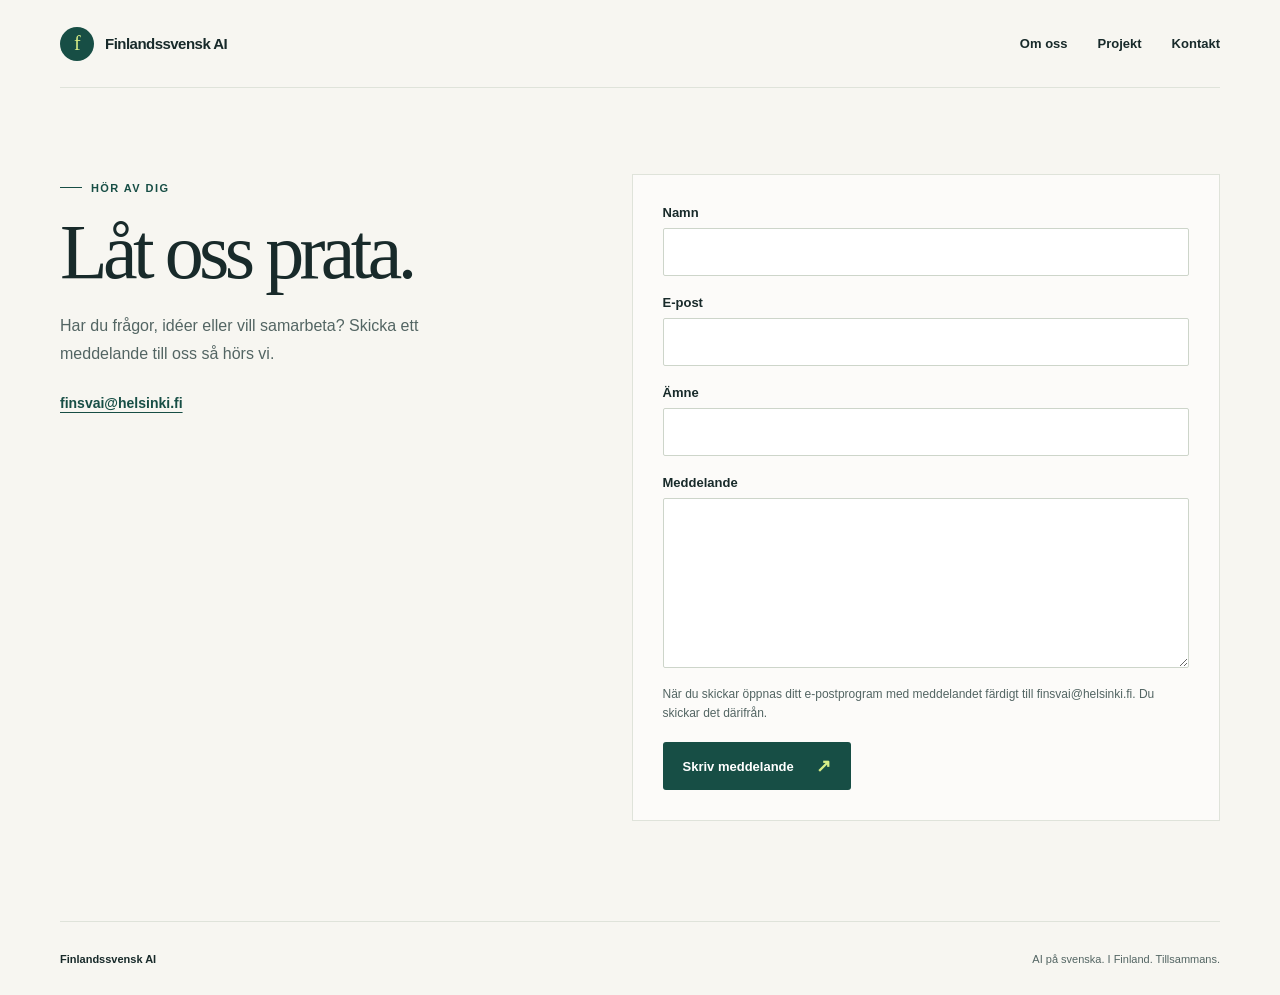
==== kontakt.html @ 37330012 "Add contact page with email form Co-authored-by: jorgtied <614718+jorgtied@users.noreply.github.com>" ====
<!doctype html>
<html lang="sv">
  <head>
    <meta charset="utf-8">
    <meta name="viewport" content="width=device-width, initial-scale=1">
    <meta name="description" content="Kontakta Finlandssvensk AI.">
    <meta name="theme-color" content="#f7f6f1">
    <title>Kontakt — Finlandssvensk AI</title>
    <style>
      :root {
        color-scheme: light;
        --ink: #182a2a;
        --muted: #536563;
        --paper: #f7f6f1;
        --white: #fff;
        --green: #174e45;
        --green-dark: #123b35;
        --lime: #d8ee87;
        --line: #dfe3da;
        --serif: Georgia, "Times New Roman", serif;
        --sans: "Avenir Next", Avenir, "Segoe UI", sans-serif;
      }

      *,
      *::before,
      *::after {
        box-sizing: border-box;
      }

      body {
        margin: 0;
        background: var(--paper);
        color: var(--ink);
        font-family: var(--sans);
        -webkit-font-smoothing: antialiased;
      }

      a {
        color: inherit;
      }

      a:focus-visible,
      input:focus-visible,
      textarea:focus-visible,
      button:focus-visible {
        outline: 3px solid #9bb44e;
        outline-offset: 4px;
      }

      .site-header,
      main,
      .site-footer {
        width: min(1160px, calc(100% - 48px));
        margin-inline: auto;
      }

      .site-header {
        display: flex;
        align-items: center;
        justify-content: space-between;
        min-height: 88px;
        border-bottom: 1px solid var(--line);
      }

      .wordmark {
        display: inline-flex;
        align-items: center;
        gap: 11px;
        font-size: 15px;
        font-weight: 750;
        letter-spacing: -0.035em;
        text-decoration: none;
      }

      .mark {
        display: grid;
        width: 34px;
        height: 34px;
        place-items: center;
        border-radius: 50%;
        background: var(--green);
        color: var(--lime);
        font-family: var(--serif);
        font-size: 20px;
        font-weight: 400;
      }

      .site-nav {
        display: flex;
        gap: 30px;
        align-items: center;
        font-size: 13px;
        font-weight: 600;
      }

      .site-nav a {
        text-decoration: none;
      }

      .site-nav a:hover {
        color: var(--green);
      }

      main {
        min-height: calc(100vh - 163px);
        padding-block: 86px 100px;
      }

      .eyebrow {
        display: inline-flex;
        align-items: center;
        gap: 9px;
        margin: 0 0 20px;
        color: var(--green);
        font-size: 11px;
        font-weight: 750;
        letter-spacing: 0.13em;
        text-transform: uppercase;
      }

      .eyebrow::before {
        width: 22px;
        height: 1px;
        background: currentColor;
        content: "";
      }

      .contact-layout {
        display: grid;
        grid-template-columns: 0.9fr 1.1fr;
        gap: 90px;
        align-items: start;
      }

      h1 {
        max-width: 460px;
        margin: 0 0 22px;
        font-family: var(--serif);
        font-size: clamp(52px, 7vw, 78px);
        font-weight: 400;
        letter-spacing: -0.06em;
        line-height: 0.98;
      }

      .intro {
        max-width: 390px;
        margin-bottom: 26px;
        color: var(--muted);
        font-size: 16px;
        line-height: 1.75;
      }

      .email-link {
        color: var(--green);
        font-size: 14px;
        font-weight: 700;
        text-underline-offset: 4px;
      }

      .contact-form {
        display: grid;
        gap: 19px;
        padding: 30px;
        border: 1px solid var(--line);
        background: rgb(255 255 255 / 62%);
      }

      .field {
        display: grid;
        gap: 8px;
      }

      label {
        font-size: 13px;
        font-weight: 650;
      }

      input,
      textarea {
        width: 100%;
        border: 1px solid #cdd5ca;
        border-radius: 2px;
        background: var(--white);
        color: var(--ink);
        font: inherit;
        font-size: 15px;
      }

      input {
        min-height: 48px;
        padding: 10px 12px;
      }

      textarea {
        min-height: 170px;
        padding: 12px;
        resize: vertical;
      }

      input::placeholder,
      textarea::placeholder {
        color: #75817d;
      }

      .form-note {
        margin: -2px 0 0;
        color: var(--muted);
        font-size: 12px;
        line-height: 1.6;
      }

      .button {
        display: inline-flex;
        width: fit-content;
        min-height: 48px;
        align-items: center;
        gap: 22px;
        padding: 0 20px;
        border: 0;
        border-radius: 3px;
        background: var(--green);
        color: var(--white);
        cursor: pointer;
        font: inherit;
        font-size: 13px;
        font-weight: 650;
        transition: background 160ms ease, transform 160ms ease;
      }

      .button:hover {
        transform: translateY(-2px);
        background: var(--green-dark);
      }

      .button span {
        color: var(--lime);
        font-size: 18px;
      }

      .site-footer {
        display: flex;
        min-height: 74px;
        align-items: center;
        justify-content: space-between;
        gap: 20px;
        border-top: 1px solid var(--line);
        color: var(--muted);
        font-size: 11px;
      }

      .footer-name {
        color: var(--ink);
        font-weight: 700;
      }

      @media (max-width: 760px) {
        .site-header,
        main,
        .site-footer {
          width: min(100% - 36px, 560px);
        }

        .site-header {
          min-height: 72px;
        }

        .site-nav {
          gap: 16px;
          font-size: 12px;
        }

        main {
          min-height: calc(100vh - 145px);
          padding-block: 62px 70px;
        }

        .contact-layout {
          grid-template-columns: 1fr;
          gap: 35px;
        }

        .contact-form {
          padding: 22px;
        }
      }

      @media (max-width: 420px) {
        .wordmark {
          gap: 8px;
          font-size: 13px;
        }

        .mark {
          width: 30px;
          height: 30px;
        }

        .site-header {
          flex-wrap: wrap;
          gap: 10px;
          padding-block: 12px;
        }

        .site-nav {
          width: 100%;
          justify-content: space-between;
          gap: 8px;
          font-size: 11px;
        }

        .site-footer {
          align-items: flex-start;
          flex-direction: column;
          justify-content: center;
          padding-block: 17px;
        }
      }

      @media (prefers-reduced-motion: reduce) {
        *,
        *::before,
        *::after {
          transition-duration: 0.01ms !important;
        }
      }
    </style>
  </head>
  <body>
    <header class="site-header">
      <a class="wordmark" href="index.html" aria-label="Finlandssvensk AI, till startsidan">
        <span class="mark" aria-hidden="true">f</span>
        <span>Finlandssvensk AI</span>
      </a>
      <nav class="site-nav" aria-label="Huvudnavigation">
        <a href="index.html#om">Om oss</a>
        <a href="index.html#projekt">Projekt</a>
        <a href="kontakt.html" aria-current="page">Kontakt</a>
      </nav>
    </header>

    <main>
      <div class="contact-layout">
        <section aria-labelledby="contact-title">
          <p class="eyebrow">Hör av dig</p>
          <h1 id="contact-title">Låt oss prata.</h1>
          <p class="intro">
            Har du frågor, idéer eller vill samarbeta? Skicka ett meddelande
            till oss så hörs vi.
          </p>
          <a class="email-link" href="mailto:finsvai@helsinki.fi">finsvai@helsinki.fi</a>
        </section>

        <form class="contact-form" id="contact-form" action="mailto:finsvai@helsinki.fi" method="post" enctype="text/plain">
          <div class="field">
            <label for="name">Namn</label>
            <input id="name" name="name" type="text" autocomplete="name" required>
          </div>
          <div class="field">
            <label for="email">E-post</label>
            <input id="email" name="email" type="email" autocomplete="email" required>
          </div>
          <div class="field">
            <label for="subject">Ämne</label>
            <input id="subject" name="subject" type="text" required>
          </div>
          <div class="field">
            <label for="message">Meddelande</label>
            <textarea id="message" name="message" rows="6" required></textarea>
          </div>
          <p class="form-note">
            När du skickar öppnas ditt e-postprogram med meddelandet färdigt
            till finsvai@helsinki.fi. Du skickar det därifrån.
          </p>
          <button class="button" type="submit">Skriv meddelande <span aria-hidden="true">↗</span></button>
        </form>
      </div>
    </main>

    <footer class="site-footer">
      <span class="footer-name">Finlandssvensk AI</span>
      <span>AI på svenska. I Finland. Tillsammans.</span>
    </footer>

    <script>
      document.getElementById("contact-form").addEventListener("submit", (event) => {
        event.preventDefault();
        const form = event.currentTarget;
        const data = new FormData(form);
        const subject = `[FinSvAI] ${data.get("subject")}`;
        const body = [
          `Namn: ${data.get("name")}`,
          `E-post: ${data.get("email")}`,
          "",
          data.get("message"),
        ].join("\n");
        window.location.href =
          `mailto:finsvai@helsinki.fi?subject=${encodeURIComponent(subject)}&body=${encodeURIComponent(body)}`;
      });
    </script>
  </body>
</html>
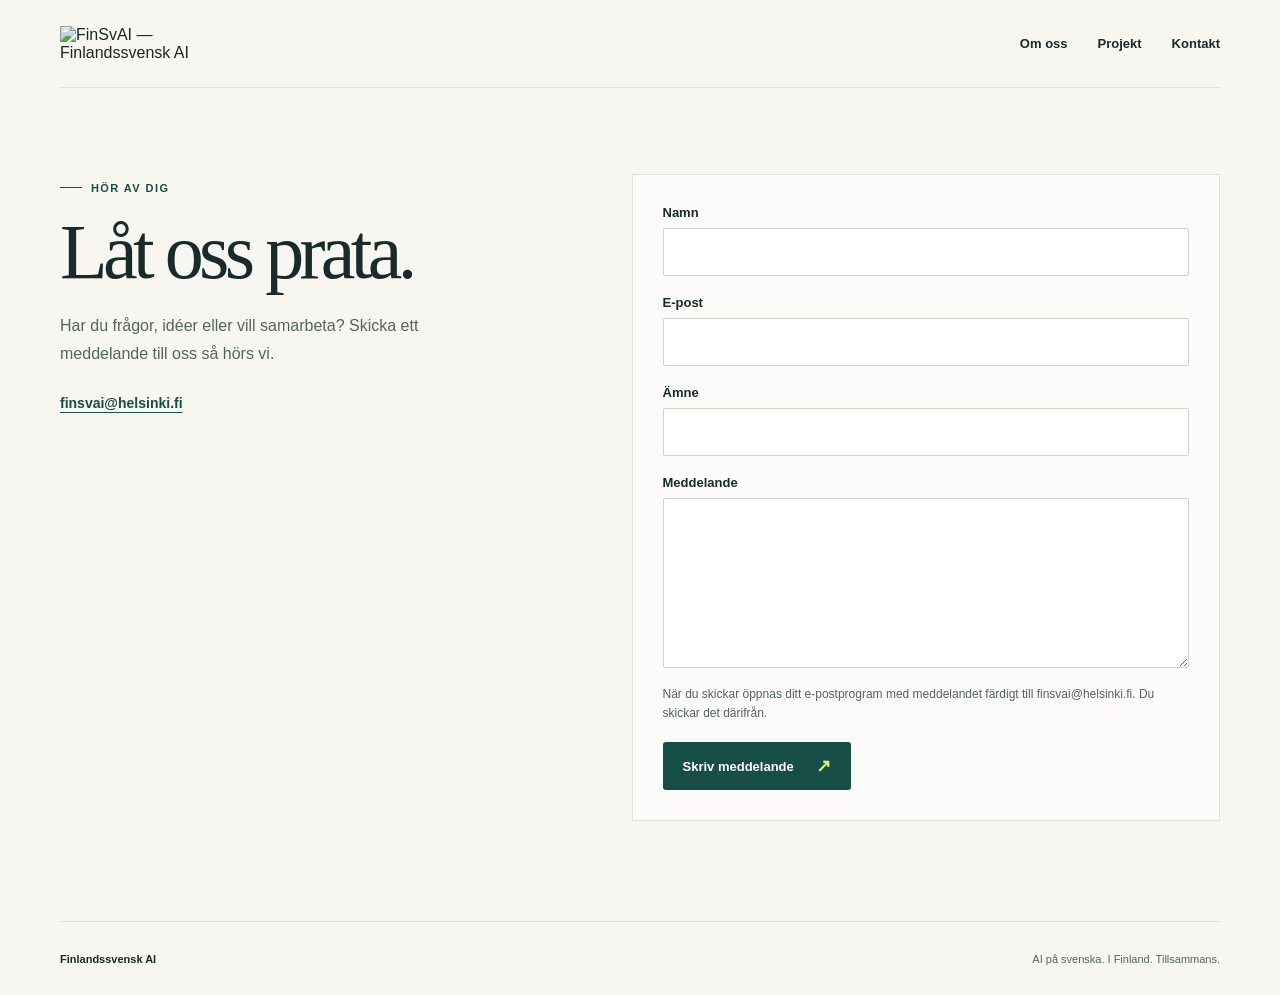
==== commit c0188fd6: "Add FinSvAI logo to site headers Co-authored-by: jorgtied <614718+jorgtied@users.noreply.github.com>" ====
--- a/kontakt.html
+++ b/kontakt.html
@@ -65,24 +65,14 @@
       .wordmark {
         display: inline-flex;
         align-items: center;
-        gap: 11px;
-        font-size: 15px;
-        font-weight: 750;
-        letter-spacing: -0.035em;
         text-decoration: none;
       }
 
-      .mark {
-        display: grid;
-        width: 34px;
-        height: 34px;
-        place-items: center;
-        border-radius: 50%;
-        background: var(--green);
-        color: var(--lime);
-        font-family: var(--serif);
-        font-size: 20px;
-        font-weight: 400;
+      .wordmark img {
+        display: block;
+        width: 190px;
+        height: auto;
+        mix-blend-mode: multiply;
       }
 
       .site-nav {
@@ -286,13 +276,11 @@
 
       @media (max-width: 420px) {
         .wordmark {
-          gap: 8px;
-          font-size: 13px;
-        }
-
-        .mark {
-          width: 30px;
-          height: 30px;
+          flex: 0 0 auto;
+        }
+
+        .wordmark img {
+          width: 160px;
         }
 
         .site-header {
@@ -328,8 +316,7 @@
   <body>
     <header class="site-header">
       <a class="wordmark" href="index.html" aria-label="Finlandssvensk AI, till startsidan">
-        <span class="mark" aria-hidden="true">f</span>
-        <span>Finlandssvensk AI</span>
+        <img src="https://github.com/user-attachments/assets/5a13cdbe-be0d-42e3-9951-586756ddde41" alt="FinSvAI — Finlandssvensk AI">
       </a>
       <nav class="site-nav" aria-label="Huvudnavigation">
         <a href="index.html#om">Om oss</a>
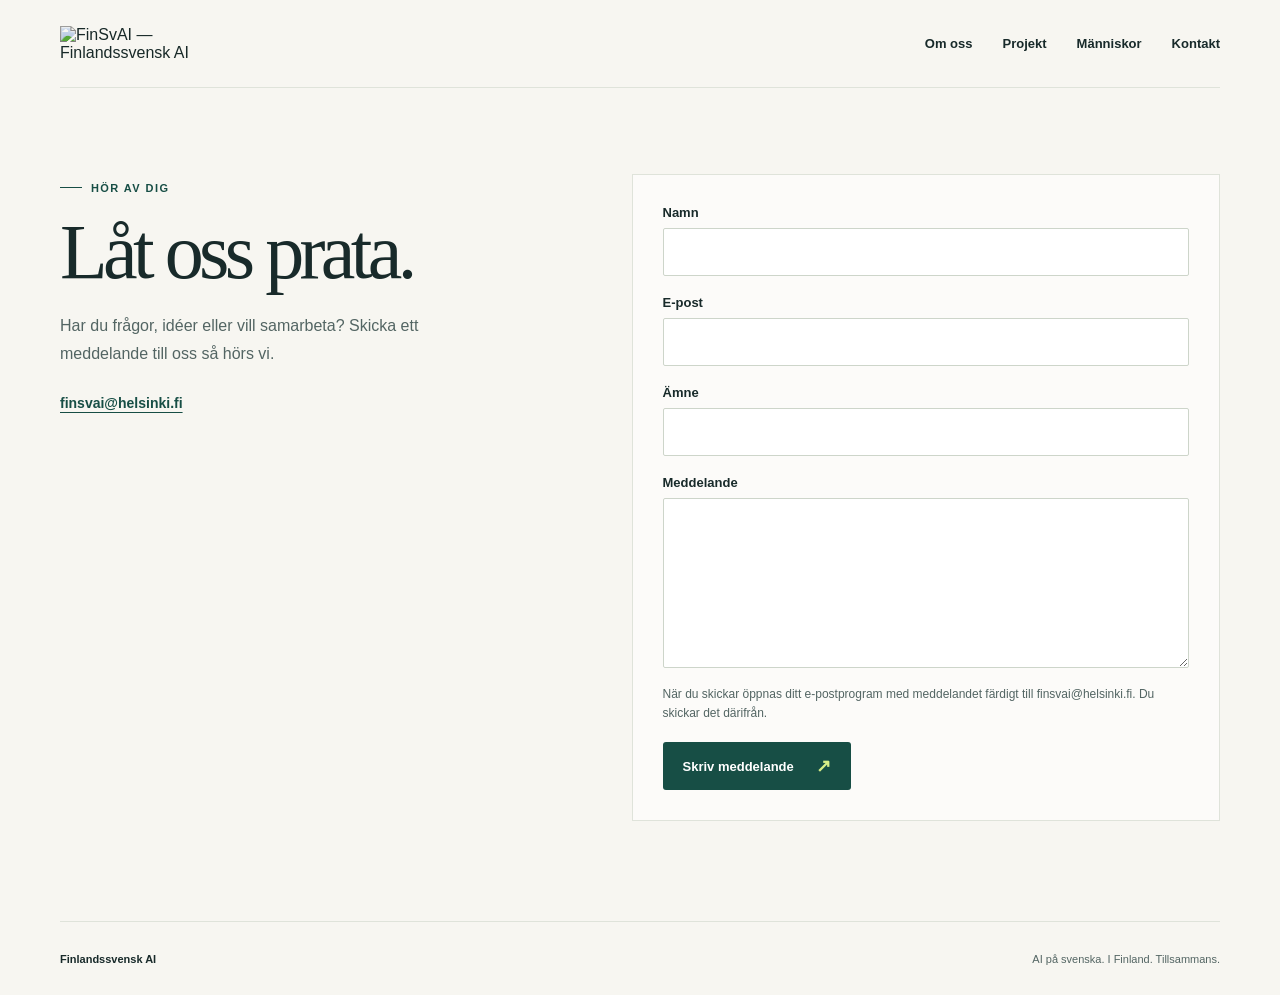
==== commit fa4e5d13: "Add people and partners page Co-authored-by: jorgtied <614718+jorgtied@users.noreply.github.com>" ====
--- a/kontakt.html
+++ b/kontakt.html
@@ -321,6 +321,7 @@
       <nav class="site-nav" aria-label="Huvudnavigation">
         <a href="index.html#om">Om oss</a>
         <a href="index.html#projekt">Projekt</a>
+        <a href="manniskor.html">Människor</a>
         <a href="kontakt.html" aria-current="page">Kontakt</a>
       </nav>
     </header>
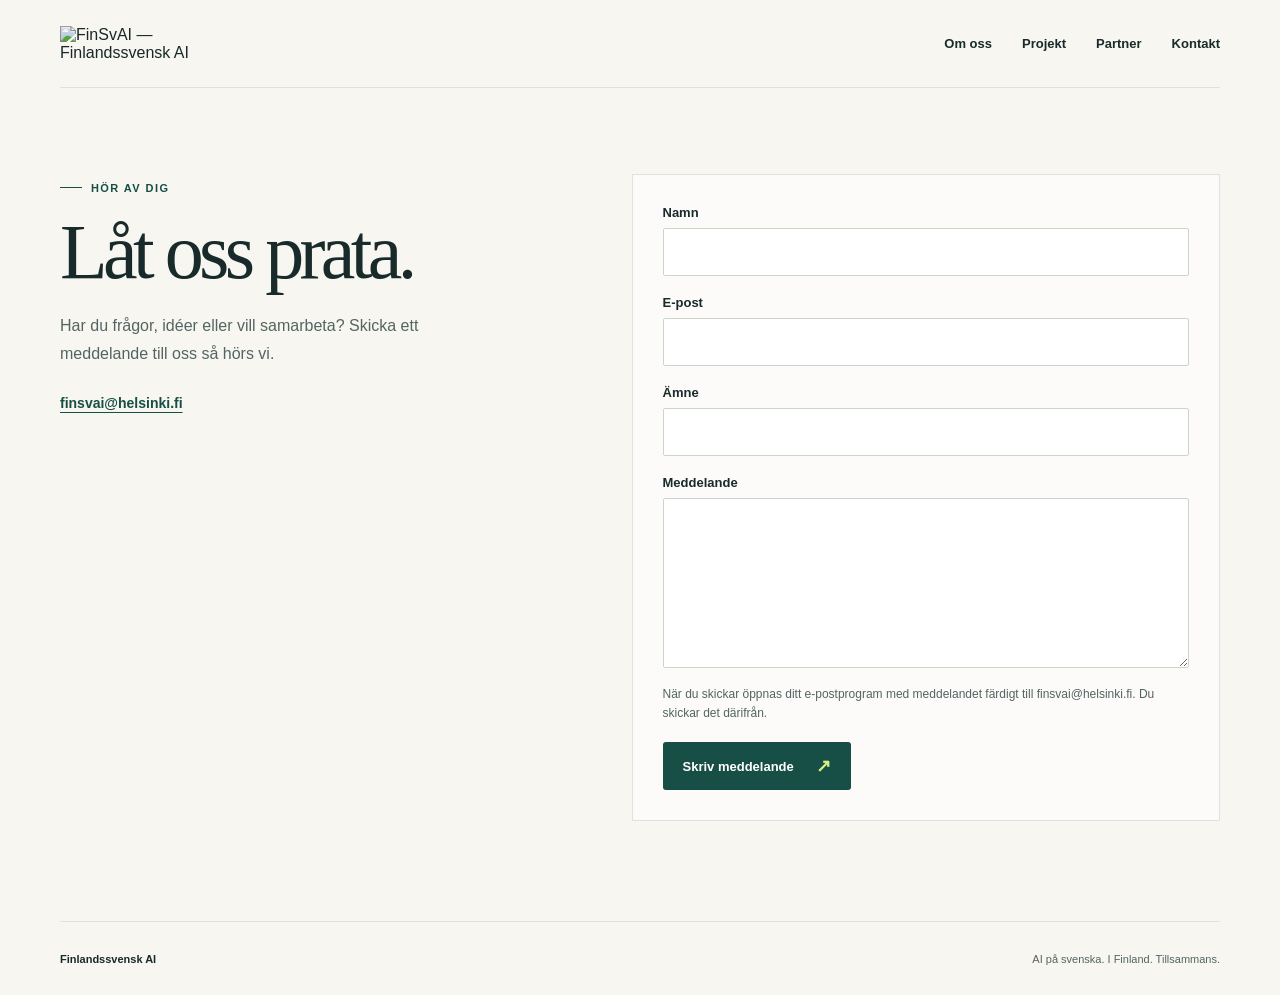
==== commit d523cccc: "Rename people page to partners Co-authored-by: jorgtied <614718+jorgtied@users.noreply.github.com>" ====
--- a/kontakt.html
+++ b/kontakt.html
@@ -321,7 +321,7 @@
       <nav class="site-nav" aria-label="Huvudnavigation">
         <a href="index.html#om">Om oss</a>
         <a href="index.html#projekt">Projekt</a>
-        <a href="manniskor.html">Människor</a>
+        <a href="partner.html">Partner</a>
         <a href="kontakt.html" aria-current="page">Kontakt</a>
       </nav>
     </header>
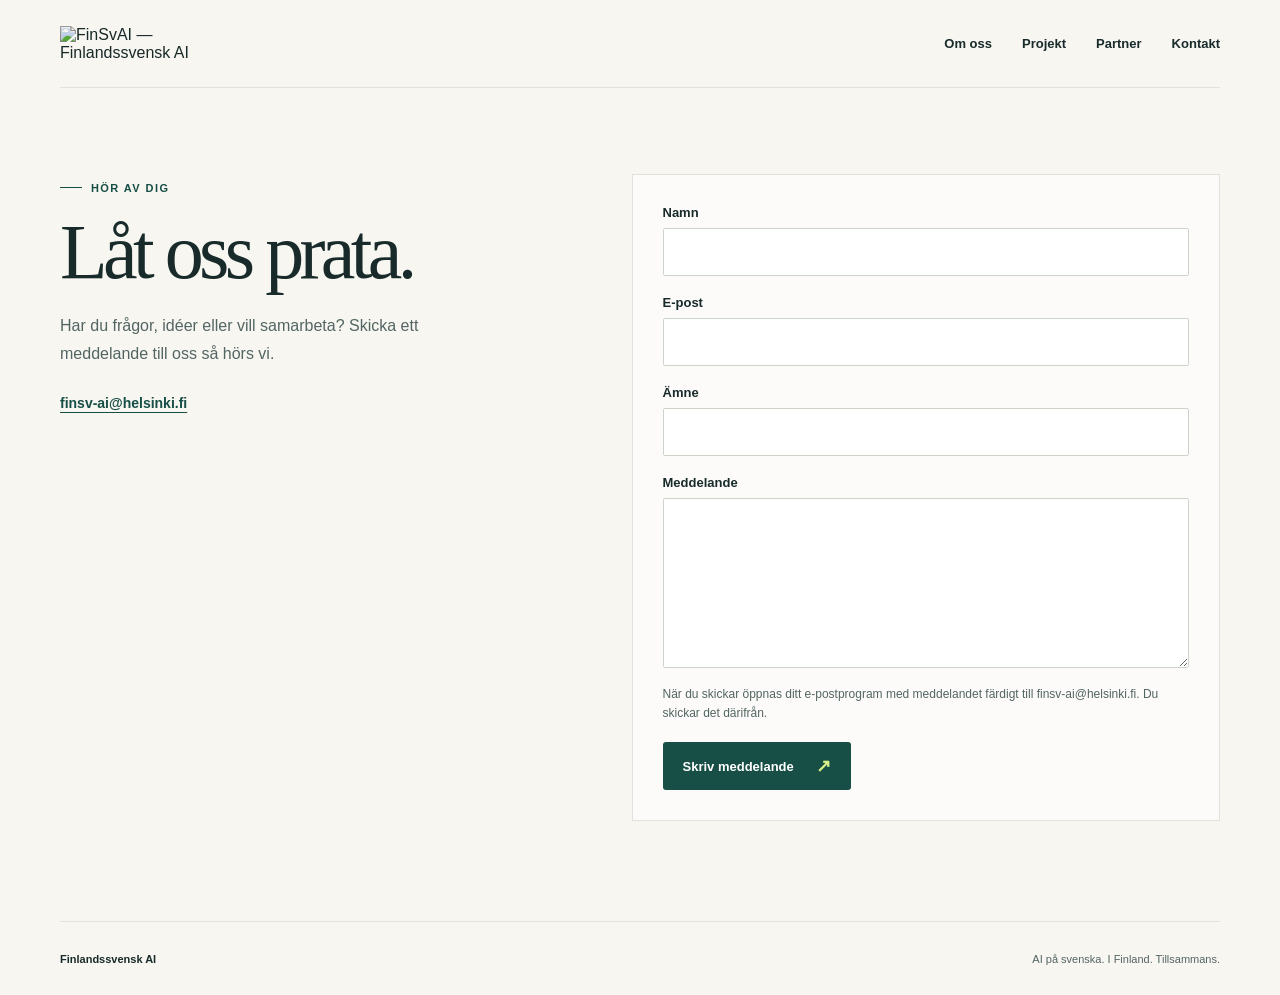
==== commit fedd9935: "removed some names and changed e-mail address" ====
--- a/kontakt.html
+++ b/kontakt.html
@@ -6,312 +6,7 @@
     <meta name="description" content="Kontakta Finlandssvensk AI.">
     <meta name="theme-color" content="#f7f6f1">
     <title>Kontakt — Finlandssvensk AI</title>
-    <style>
-      :root {
-        color-scheme: light;
-        --ink: #182a2a;
-        --muted: #536563;
-        --paper: #f7f6f1;
-        --white: #fff;
-        --green: #174e45;
-        --green-dark: #123b35;
-        --lime: #d8ee87;
-        --line: #dfe3da;
-        --serif: Georgia, "Times New Roman", serif;
-        --sans: "Avenir Next", Avenir, "Segoe UI", sans-serif;
-      }
-
-      *,
-      *::before,
-      *::after {
-        box-sizing: border-box;
-      }
-
-      body {
-        margin: 0;
-        background: var(--paper);
-        color: var(--ink);
-        font-family: var(--sans);
-        -webkit-font-smoothing: antialiased;
-      }
-
-      a {
-        color: inherit;
-      }
-
-      a:focus-visible,
-      input:focus-visible,
-      textarea:focus-visible,
-      button:focus-visible {
-        outline: 3px solid #9bb44e;
-        outline-offset: 4px;
-      }
-
-      .site-header,
-      main,
-      .site-footer {
-        width: min(1160px, calc(100% - 48px));
-        margin-inline: auto;
-      }
-
-      .site-header {
-        display: flex;
-        align-items: center;
-        justify-content: space-between;
-        min-height: 88px;
-        border-bottom: 1px solid var(--line);
-      }
-
-      .wordmark {
-        display: inline-flex;
-        align-items: center;
-        text-decoration: none;
-      }
-
-      .wordmark img {
-        display: block;
-        width: 190px;
-        height: auto;
-        mix-blend-mode: multiply;
-      }
-
-      .site-nav {
-        display: flex;
-        gap: 30px;
-        align-items: center;
-        font-size: 13px;
-        font-weight: 600;
-      }
-
-      .site-nav a {
-        text-decoration: none;
-      }
-
-      .site-nav a:hover {
-        color: var(--green);
-      }
-
-      main {
-        min-height: calc(100vh - 163px);
-        padding-block: 86px 100px;
-      }
-
-      .eyebrow {
-        display: inline-flex;
-        align-items: center;
-        gap: 9px;
-        margin: 0 0 20px;
-        color: var(--green);
-        font-size: 11px;
-        font-weight: 750;
-        letter-spacing: 0.13em;
-        text-transform: uppercase;
-      }
-
-      .eyebrow::before {
-        width: 22px;
-        height: 1px;
-        background: currentColor;
-        content: "";
-      }
-
-      .contact-layout {
-        display: grid;
-        grid-template-columns: 0.9fr 1.1fr;
-        gap: 90px;
-        align-items: start;
-      }
-
-      h1 {
-        max-width: 460px;
-        margin: 0 0 22px;
-        font-family: var(--serif);
-        font-size: clamp(52px, 7vw, 78px);
-        font-weight: 400;
-        letter-spacing: -0.06em;
-        line-height: 0.98;
-      }
-
-      .intro {
-        max-width: 390px;
-        margin-bottom: 26px;
-        color: var(--muted);
-        font-size: 16px;
-        line-height: 1.75;
-      }
-
-      .email-link {
-        color: var(--green);
-        font-size: 14px;
-        font-weight: 700;
-        text-underline-offset: 4px;
-      }
-
-      .contact-form {
-        display: grid;
-        gap: 19px;
-        padding: 30px;
-        border: 1px solid var(--line);
-        background: rgb(255 255 255 / 62%);
-      }
-
-      .field {
-        display: grid;
-        gap: 8px;
-      }
-
-      label {
-        font-size: 13px;
-        font-weight: 650;
-      }
-
-      input,
-      textarea {
-        width: 100%;
-        border: 1px solid #cdd5ca;
-        border-radius: 2px;
-        background: var(--white);
-        color: var(--ink);
-        font: inherit;
-        font-size: 15px;
-      }
-
-      input {
-        min-height: 48px;
-        padding: 10px 12px;
-      }
-
-      textarea {
-        min-height: 170px;
-        padding: 12px;
-        resize: vertical;
-      }
-
-      input::placeholder,
-      textarea::placeholder {
-        color: #75817d;
-      }
-
-      .form-note {
-        margin: -2px 0 0;
-        color: var(--muted);
-        font-size: 12px;
-        line-height: 1.6;
-      }
-
-      .button {
-        display: inline-flex;
-        width: fit-content;
-        min-height: 48px;
-        align-items: center;
-        gap: 22px;
-        padding: 0 20px;
-        border: 0;
-        border-radius: 3px;
-        background: var(--green);
-        color: var(--white);
-        cursor: pointer;
-        font: inherit;
-        font-size: 13px;
-        font-weight: 650;
-        transition: background 160ms ease, transform 160ms ease;
-      }
-
-      .button:hover {
-        transform: translateY(-2px);
-        background: var(--green-dark);
-      }
-
-      .button span {
-        color: var(--lime);
-        font-size: 18px;
-      }
-
-      .site-footer {
-        display: flex;
-        min-height: 74px;
-        align-items: center;
-        justify-content: space-between;
-        gap: 20px;
-        border-top: 1px solid var(--line);
-        color: var(--muted);
-        font-size: 11px;
-      }
-
-      .footer-name {
-        color: var(--ink);
-        font-weight: 700;
-      }
-
-      @media (max-width: 760px) {
-        .site-header,
-        main,
-        .site-footer {
-          width: min(100% - 36px, 560px);
-        }
-
-        .site-header {
-          min-height: 72px;
-        }
-
-        .site-nav {
-          gap: 16px;
-          font-size: 12px;
-        }
-
-        main {
-          min-height: calc(100vh - 145px);
-          padding-block: 62px 70px;
-        }
-
-        .contact-layout {
-          grid-template-columns: 1fr;
-          gap: 35px;
-        }
-
-        .contact-form {
-          padding: 22px;
-        }
-      }
-
-      @media (max-width: 420px) {
-        .wordmark {
-          flex: 0 0 auto;
-        }
-
-        .wordmark img {
-          width: 160px;
-        }
-
-        .site-header {
-          flex-wrap: wrap;
-          gap: 10px;
-          padding-block: 12px;
-        }
-
-        .site-nav {
-          width: 100%;
-          justify-content: space-between;
-          gap: 8px;
-          font-size: 11px;
-        }
-
-        .site-footer {
-          align-items: flex-start;
-          flex-direction: column;
-          justify-content: center;
-          padding-block: 17px;
-        }
-      }
-
-      @media (prefers-reduced-motion: reduce) {
-        *,
-        *::before,
-        *::after {
-          transition-duration: 0.01ms !important;
-        }
-      }
-    </style>
+    <link rel="stylesheet" href="kontakt.css">
   </head>
   <body>
     <header class="site-header">
@@ -335,10 +30,10 @@
             Har du frågor, idéer eller vill samarbeta? Skicka ett meddelande
             till oss så hörs vi.
           </p>
-          <a class="email-link" href="mailto:finsvai@helsinki.fi">finsvai@helsinki.fi</a>
+          <a class="email-link" href="mailto:finsv-ai@helsinki.fi">finsv-ai@helsinki.fi</a>
         </section>
 
-        <form class="contact-form" id="contact-form" action="mailto:finsvai@helsinki.fi" method="post" enctype="text/plain">
+        <form class="contact-form" id="contact-form" action="mailto:finsv-ai@helsinki.fi" method="post" enctype="text/plain">
           <div class="field">
             <label for="name">Namn</label>
             <input id="name" name="name" type="text" autocomplete="name" required>
@@ -357,7 +52,7 @@
           </div>
           <p class="form-note">
             När du skickar öppnas ditt e-postprogram med meddelandet färdigt
-            till finsvai@helsinki.fi. Du skickar det därifrån.
+            till finsv-ai@helsinki.fi. Du skickar det därifrån.
           </p>
           <button class="button" type="submit">Skriv meddelande <span aria-hidden="true">↗</span></button>
         </form>
@@ -382,7 +77,7 @@
           data.get("message"),
         ].join("\n");
         window.location.href =
-          `mailto:finsvai@helsinki.fi?subject=${encodeURIComponent(subject)}&body=${encodeURIComponent(body)}`;
+          `mailto:finsv-ai@helsinki.fi?subject=${encodeURIComponent(subject)}&body=${encodeURIComponent(body)}`;
       });
     </script>
   </body>
--- a/kontakt.css
+++ b/kontakt.css
@@ -0,0 +1,304 @@
+:root {
+  color-scheme: light;
+  --ink: #182a2a;
+  --muted: #536563;
+  --paper: #f7f6f1;
+  --white: #fff;
+  --green: #174e45;
+  --green-dark: #123b35;
+  --lime: #d8ee87;
+  --line: #dfe3da;
+  --serif: Georgia, "Times New Roman", serif;
+  --sans: "Avenir Next", Avenir, "Segoe UI", sans-serif;
+}
+
+*,
+*::before,
+*::after {
+  box-sizing: border-box;
+}
+
+body {
+  margin: 0;
+  background: var(--paper);
+  color: var(--ink);
+  font-family: var(--sans);
+  -webkit-font-smoothing: antialiased;
+}
+
+a {
+  color: inherit;
+}
+
+a:focus-visible,
+input:focus-visible,
+textarea:focus-visible,
+button:focus-visible {
+  outline: 3px solid #9bb44e;
+  outline-offset: 4px;
+}
+
+.site-header,
+main,
+.site-footer {
+  width: min(1160px, calc(100% - 48px));
+  margin-inline: auto;
+}
+
+.site-header {
+  display: flex;
+  align-items: center;
+  justify-content: space-between;
+  min-height: 88px;
+  border-bottom: 1px solid var(--line);
+}
+
+.wordmark {
+  display: inline-flex;
+  align-items: center;
+  text-decoration: none;
+}
+
+.wordmark img {
+  display: block;
+  width: 190px;
+  height: auto;
+  mix-blend-mode: multiply;
+}
+
+.site-nav {
+  display: flex;
+  gap: 30px;
+  align-items: center;
+  font-size: 13px;
+  font-weight: 600;
+}
+
+.site-nav a {
+  text-decoration: none;
+}
+
+.site-nav a:hover {
+  color: var(--green);
+}
+
+main {
+  min-height: calc(100vh - 163px);
+  padding-block: 86px 100px;
+}
+
+.eyebrow {
+  display: inline-flex;
+  align-items: center;
+  gap: 9px;
+  margin: 0 0 20px;
+  color: var(--green);
+  font-size: 11px;
+  font-weight: 750;
+  letter-spacing: 0.13em;
+  text-transform: uppercase;
+}
+
+.eyebrow::before {
+  width: 22px;
+  height: 1px;
+  background: currentColor;
+  content: "";
+}
+
+.contact-layout {
+  display: grid;
+  grid-template-columns: 0.9fr 1.1fr;
+  gap: 90px;
+  align-items: start;
+}
+
+h1 {
+  max-width: 460px;
+  margin: 0 0 22px;
+  font-family: var(--serif);
+  font-size: clamp(52px, 7vw, 78px);
+  font-weight: 400;
+  letter-spacing: -0.06em;
+  line-height: 0.98;
+}
+
+.intro {
+  max-width: 390px;
+  margin-bottom: 26px;
+  color: var(--muted);
+  font-size: 16px;
+  line-height: 1.75;
+}
+
+.email-link {
+  color: var(--green);
+  font-size: 14px;
+  font-weight: 700;
+  text-underline-offset: 4px;
+}
+
+.contact-form {
+  display: grid;
+  gap: 19px;
+  padding: 30px;
+  border: 1px solid var(--line);
+  background: rgb(255 255 255 / 62%);
+}
+
+.field {
+  display: grid;
+  gap: 8px;
+}
+
+label {
+  font-size: 13px;
+  font-weight: 650;
+}
+
+input,
+textarea {
+  width: 100%;
+  border: 1px solid #cdd5ca;
+  border-radius: 2px;
+  background: var(--white);
+  color: var(--ink);
+  font: inherit;
+  font-size: 15px;
+}
+
+input {
+  min-height: 48px;
+  padding: 10px 12px;
+}
+
+textarea {
+  min-height: 170px;
+  padding: 12px;
+  resize: vertical;
+}
+
+input::placeholder,
+textarea::placeholder {
+  color: #75817d;
+}
+
+.form-note {
+  margin: -2px 0 0;
+  color: var(--muted);
+  font-size: 12px;
+  line-height: 1.6;
+}
+
+.button {
+  display: inline-flex;
+  width: fit-content;
+  min-height: 48px;
+  align-items: center;
+  gap: 22px;
+  padding: 0 20px;
+  border: 0;
+  border-radius: 3px;
+  background: var(--green);
+  color: var(--white);
+  cursor: pointer;
+  font: inherit;
+  font-size: 13px;
+  font-weight: 650;
+  transition: background 160ms ease, transform 160ms ease;
+}
+
+.button:hover {
+  transform: translateY(-2px);
+  background: var(--green-dark);
+}
+
+.button span {
+  color: var(--lime);
+  font-size: 18px;
+}
+
+.site-footer {
+  display: flex;
+  min-height: 74px;
+  align-items: center;
+  justify-content: space-between;
+  gap: 20px;
+  border-top: 1px solid var(--line);
+  color: var(--muted);
+  font-size: 11px;
+}
+
+.footer-name {
+  color: var(--ink);
+  font-weight: 700;
+}
+
+@media (max-width: 760px) {
+  .site-header,
+  main,
+  .site-footer {
+    width: min(100% - 36px, 560px);
+  }
+
+  .site-header {
+    min-height: 72px;
+  }
+
+  .site-nav {
+    gap: 16px;
+    font-size: 12px;
+  }
+
+  main {
+    min-height: calc(100vh - 145px);
+    padding-block: 62px 70px;
+  }
+
+  .contact-layout {
+    grid-template-columns: 1fr;
+    gap: 35px;
+  }
+
+  .contact-form {
+    padding: 22px;
+  }
+}
+
+@media (max-width: 420px) {
+  .wordmark {
+    flex: 0 0 auto;
+  }
+
+  .wordmark img {
+    width: 160px;
+  }
+
+  .site-header {
+    flex-wrap: wrap;
+    gap: 10px;
+    padding-block: 12px;
+  }
+
+  .site-nav {
+    width: 100%;
+    justify-content: space-between;
+    gap: 8px;
+    font-size: 11px;
+  }
+
+  .site-footer {
+    align-items: flex-start;
+    flex-direction: column;
+    justify-content: center;
+    padding-block: 17px;
+  }
+}
+
+@media (prefers-reduced-motion: reduce) {
+  *,
+  *::before,
+  *::after {
+    transition-duration: 0.01ms !important;
+  }
+}
